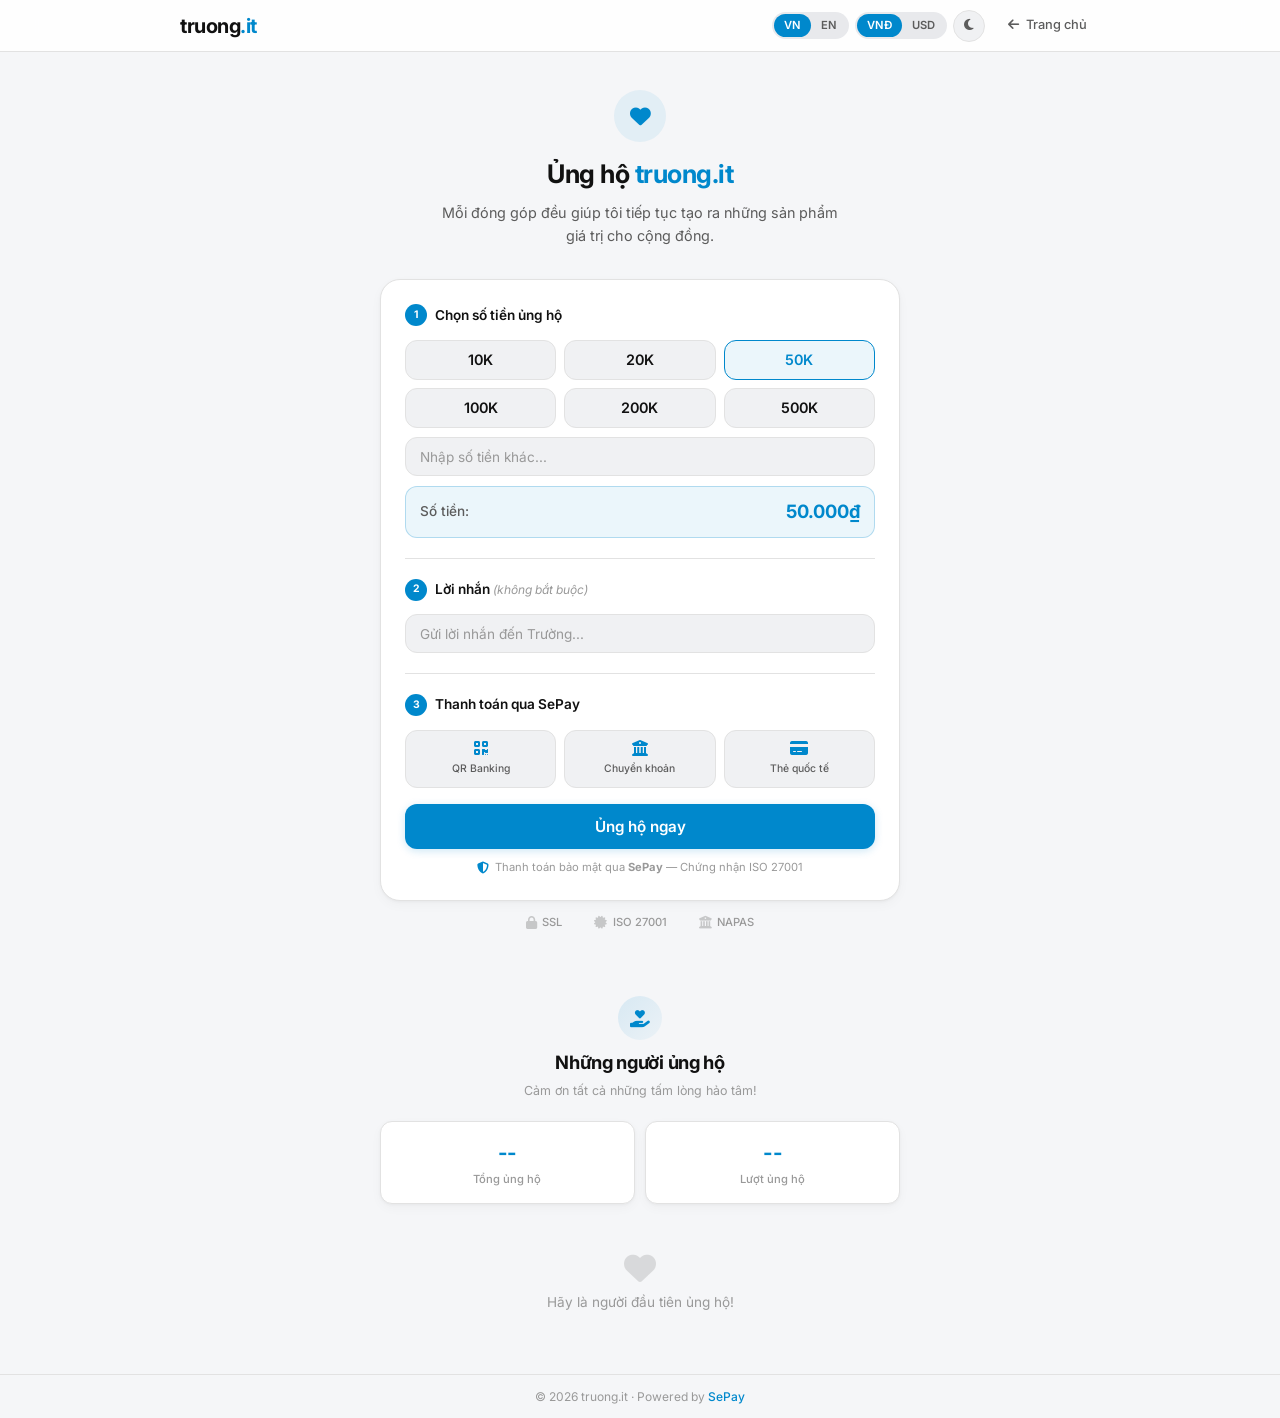
==== donate/index.html @ 19439dc2 "feat: auto-scroll donor list with fade edges, no text selection" ====
<!DOCTYPE html>
<html lang="vi" data-theme="light" data-lang="vi" data-currency="VND">
<head>
    <meta charset="UTF-8">
    <meta name="viewport" content="width=device-width, initial-scale=1.0">
    <title>Ủng hộ truong.it</title>
    <meta name="description" content="Ủng hộ truong.it - Mỗi đóng góp đều giúp tôi tiếp tục tạo ra những sản phẩm giá trị cho cộng đồng.">
    <link rel="icon" type="image/png" href="../favicon.png">

    <!-- Google Fonts - Inter -->
    <link rel="preconnect" href="https://fonts.googleapis.com">
    <link rel="preconnect" href="https://fonts.gstatic.com" crossorigin>
    <link href="https://fonts.googleapis.com/css2?family=Inter:wght@400;500;600;700&display=swap" rel="stylesheet">

    <!-- Font Awesome -->
    <link rel="stylesheet" href="https://cdnjs.cloudflare.com/ajax/libs/font-awesome/6.4.0/css/all.min.css">

    <link rel="stylesheet" href="style.css">
</head>
<body>
    <!-- Navigation -->
    <nav class="navbar">
        <div class="container nav-container">
            <a href="../" class="logo">truong<span>.it</span></a>
            <div class="nav-right">
                <div class="nav-toggles">
                    <!-- Language Toggle -->
                    <button class="pill-toggle" id="lang-toggle" aria-label="Chuyển ngôn ngữ">
                        <span class="pill-option active" data-val="vi">VN</span>
                        <span class="pill-option" data-val="en">EN</span>
                    </button>
                    <!-- Currency Toggle -->
                    <button class="pill-toggle" id="currency-toggle" aria-label="Chuyển tiền tệ">
                        <span class="pill-option active" data-val="VND">VNĐ</span>
                        <span class="pill-option" data-val="USD">USD</span>
                    </button>
                    <!-- Theme Toggle -->
                    <button class="icon-toggle" id="theme-toggle" aria-label="Chuyển chế độ sáng/tối">
                        <i class="fas fa-moon" id="theme-icon"></i>
                    </button>
                </div>
                <a href="../" class="back-link">
                    <i class="fas fa-arrow-left"></i>
                    <span data-i18n="nav_back">Trang chủ</span>
                </a>
            </div>
        </div>
    </nav>

    <!-- Main -->
    <main class="donate-page">
        <div class="container">
            <!-- Header -->
            <div class="donate-header">
                <div class="header-icon"><i class="fas fa-heart"></i></div>
                <h1 data-i18n="title">Ủng hộ <span>truong.it</span></h1>
                <p class="subtitle" data-i18n="subtitle">Mỗi đóng góp đều giúp tôi tiếp tục tạo ra những sản phẩm giá trị cho cộng đồng.</p>
            </div>

            <!-- Card -->
            <div class="donate-card">
                <!-- Step 1 -->
                <div class="card-section">
                    <div class="section-label">
                        <span class="step-number">1</span>
                        <span data-i18n="step1_label">Chọn số tiền ủng hộ</span>
                    </div>
                    <div class="amount-grid" id="amount-grid">
                        <!-- Populated by JS based on currency -->
                    </div>
                    <div class="custom-amount-wrapper">
                        <input type="number" id="custom-amount" data-i18n-placeholder="custom_amount_placeholder" placeholder="Nhập số tiền khác..." min="1000" step="1000">
                    </div>
                    <div class="amount-display">
                        <span data-i18n="amount_label">Số tiền:</span>
                        <span class="amount-value" id="amount-display">50,000₫</span>
                    </div>
                </div>

                <!-- Step 2 -->
                <div class="card-section">
                    <div class="section-label">
                        <span class="step-number">2</span>
                        <span data-i18n="step2_label">Lời nhắn <em data-i18n="optional">(không bắt buộc)</em></span>
                    </div>
                    <input type="text" id="donor-message" class="text-input" data-i18n-placeholder="message_placeholder" placeholder="Gửi lời nhắn đến Trường..." maxlength="100">
                </div>

                <!-- Step 3 -->
                <div class="card-section last">
                    <div class="section-label">
                        <span class="step-number">3</span>
                        <span data-i18n="step3_label">Thanh toán qua SePay</span>
                    </div>

                    <div class="payment-methods">
                        <div class="method-item">
                            <i class="fas fa-qrcode"></i>
                            <span>QR Banking</span>
                        </div>
                        <div class="method-item">
                            <i class="fas fa-university"></i>
                            <span data-i18n="method_transfer">Chuyển khoản</span>
                        </div>
                        <div class="method-item">
                            <i class="fas fa-credit-card"></i>
                            <span data-i18n="method_card">Thẻ quốc tế</span>
                        </div>
                    </div>

                    <form id="sepay-form" method="POST" action=""></form>

                    <button class="donate-btn" id="donate-btn" onclick="submitDonation()">
                        <span class="btn-content" data-i18n="donate_btn">Ủng hộ ngay</span>
                        <span class="btn-loader" style="display:none;">
                            <i class="fas fa-spinner fa-spin"></i> <span data-i18n="processing">Đang xử lý...</span>
                        </span>
                    </button>

                    <div class="security-note">
                        <i class="fas fa-shield-halved"></i>
                        <span data-i18n="security_note">Thanh toán bảo mật qua <strong>SePay</strong> — Chứng nhận ISO 27001</span>
                    </div>
                </div>
            </div>

            <!-- Trust -->
            <div class="trust-section">
                <div class="trust-item"><i class="fas fa-lock"></i> SSL</div>
                <div class="trust-item"><i class="fas fa-certificate"></i> ISO 27001</div>
                <div class="trust-item"><i class="fas fa-building-columns"></i> NAPAS</div>
            </div>

            <!-- Donors Wall -->
            <div class="donors-section" id="donors-section">
                <div class="donors-header">
                    <div class="donors-icon"><i class="fas fa-hand-holding-heart"></i></div>
                    <h2 data-i18n="donors_title">Những người ủng hộ</h2>
                    <p class="donors-subtitle" data-i18n="donors_subtitle">Cảm ơn tất cả những tấm lòng hảo tâm!</p>
                </div>

                <div class="donors-stats">
                    <div class="stat-card">
                        <div class="stat-value" id="stat-total-amount">--</div>
                        <div class="stat-label" data-i18n="stat_total">Tổng ủng hộ</div>
                    </div>
                    <div class="stat-card">
                        <div class="stat-value" id="stat-total-donors">--</div>
                        <div class="stat-label" data-i18n="stat_donors">Lượt ủng hộ</div>
                    </div>
                </div>

                <div class="donors-list-wrapper" id="donors-list-wrapper">
                    <div class="donors-list" id="donors-list">
                        <div class="donor-skeleton"><div class="skeleton-avatar"></div><div class="skeleton-lines"><div class="skeleton-line w60"></div><div class="skeleton-line w40"></div></div><div class="skeleton-amount"></div></div>
                        <div class="donor-skeleton"><div class="skeleton-avatar"></div><div class="skeleton-lines"><div class="skeleton-line w60"></div><div class="skeleton-line w40"></div></div><div class="skeleton-amount"></div></div>
                        <div class="donor-skeleton"><div class="skeleton-avatar"></div><div class="skeleton-lines"><div class="skeleton-line w60"></div><div class="skeleton-line w40"></div></div><div class="skeleton-amount"></div></div>
                    </div>
                </div>

                <div class="donors-empty" id="donors-empty" style="display:none;">
                    <i class="fas fa-heart"></i>
                    <p data-i18n="donors_empty">Hãy là người đầu tiên ủng hộ!</p>
                </div>
            </div>
        </div>
    </main>

    <!-- Footer -->
    <footer>
        <div class="container">
            <p>&copy; 2026 truong.it · Powered by <a href="https://sepay.vn" target="_blank" rel="noopener">SePay</a></p>
        </div>
    </footer>

    <script src="script.js"></script>
</body>
</html>
---- donate/style.css ----
/* ===== Design Tokens ===== */
:root {
    --blue: #0088cc;
    --blue-hover: #006da3;
    --blue-light: rgba(0, 136, 204, 0.08);
    --blue-border: rgba(0, 136, 204, 0.25);
    --radius-sm: 8px;
    --radius-md: 12px;
    --radius-lg: 20px;
    --transition: 0.2s ease;
}

/* ===== Light Theme ===== */
[data-theme="light"] {
    --bg-page: #f5f6f8;
    --bg-card: #ffffff;
    --bg-input: #f0f1f3;
    --bg-input-focus: #e8e9ec;
    --bg-nav: rgba(255, 255, 255, 0.85);
    --text-primary: #111111;
    --text-secondary: #5c5c5c;
    --text-muted: #999999;
    --border: #e2e2e2;
    --border-active: var(--blue);
    --shadow-card: 0 1px 3px rgba(0,0,0,0.04), 0 4px 12px rgba(0,0,0,0.03);
    --shadow-btn: 0 2px 8px rgba(0,136,204,0.2);
    --pill-bg: #e8e9ec;
    --pill-active-bg: var(--blue);
    --pill-active-text: #fff;
    --pill-text: var(--text-secondary);
}

/* ===== Dark Theme ===== */
[data-theme="dark"] {
    --bg-page: #0e0e10;
    --bg-card: #1a1a1e;
    --bg-input: #222228;
    --bg-input-focus: #2a2a32;
    --bg-nav: rgba(14, 14, 16, 0.9);
    --text-primary: #e8e8ea;
    --text-secondary: #9a9aa0;
    --text-muted: #5c5c62;
    --border: #2a2a30;
    --border-active: var(--blue);
    --shadow-card: 0 1px 3px rgba(0,0,0,0.2), 0 4px 16px rgba(0,0,0,0.15);
    --shadow-btn: 0 2px 12px rgba(0,136,204,0.25);
    --pill-bg: #2a2a32;
    --pill-active-bg: var(--blue);
    --pill-active-text: #fff;
    --pill-text: var(--text-secondary);
}

/* ===== Reset ===== */
*, *::before, *::after { margin: 0; padding: 0; box-sizing: border-box; }
html { scroll-behavior: smooth; }

body {
    font-family: 'Inter', -apple-system, BlinkMacSystemFont, 'Segoe UI', sans-serif;
    background: var(--bg-page);
    color: var(--text-primary);
    line-height: 1.6;
    min-height: 100vh;
    transition: background var(--transition), color var(--transition);
}

.container { max-width: 560px; margin: 0 auto; padding: 0 1.25rem; }

/* ===== Navbar ===== */
.navbar {
    position: fixed;
    top: 0; left: 0; width: 100%;
    z-index: 100;
    padding: 0.6rem 0;
    background: var(--bg-nav);
    -webkit-backdrop-filter: blur(16px);
    backdrop-filter: blur(16px);
    border-bottom: 1px solid var(--border);
    transition: background var(--transition);
}

.nav-container {
    max-width: 960px;
    display: flex;
    justify-content: space-between;
    align-items: center;
}

.logo {
    font-size: 1.25rem;
    font-weight: 700;
    color: var(--text-primary);
    text-decoration: none;
    letter-spacing: -0.5px;
}
.logo span { color: var(--blue); }

.nav-right {
    display: flex;
    align-items: center;
    gap: 0.6rem;
}

.nav-toggles {
    display: flex;
    align-items: center;
    gap: 0.4rem;
}

/* ===== Pill Toggle (Language & Currency) ===== */
.pill-toggle {
    display: inline-flex;
    align-items: center;
    background: var(--pill-bg);
    border: none;
    border-radius: 20px;
    padding: 2px;
    cursor: pointer;
    font-family: inherit;
    transition: background var(--transition);
}

.pill-option {
    display: inline-flex;
    align-items: center;
    justify-content: center;
    padding: 4px 10px;
    border-radius: 18px;
    font-size: 0.7rem;
    font-weight: 600;
    color: var(--pill-text);
    transition: all var(--transition);
    -webkit-user-select: none;
    user-select: none;
    line-height: 1.4;
}

.pill-option.active {
    background: var(--pill-active-bg);
    color: var(--pill-active-text);
}

/* ===== Icon Toggle (Theme) ===== */
.icon-toggle {
    width: 32px;
    height: 32px;
    border: 1px solid var(--border);
    background: var(--bg-input);
    color: var(--text-secondary);
    border-radius: 50%;
    cursor: pointer;
    display: flex;
    align-items: center;
    justify-content: center;
    font-size: 0.8rem;
    transition: all var(--transition);
}
.icon-toggle:hover { border-color: var(--blue); color: var(--blue); }

/* ===== Back Link ===== */
.back-link {
    display: flex;
    align-items: center;
    justify-content: center;
    gap: 0.4rem;
    color: var(--text-secondary);
    text-decoration: none;
    font-size: 0.8rem;
    font-weight: 500;
    padding: 0.35rem 0;
    border-radius: var(--radius-sm);
    transition: color var(--transition);
    width: 105px;
    flex-shrink: 0;
}
.back-link:hover { color: var(--blue); }

/* ===== Page ===== */
.donate-page { padding: 90px 0 20px; }

/* ===== Header ===== */
.donate-header { text-align: center; margin-bottom: 2rem; }

.header-icon {
    display: inline-flex;
    align-items: center;
    justify-content: center;
    width: 52px; height: 52px;
    border-radius: 50%;
    background: var(--blue-light);
    margin-bottom: 0.75rem;
}
.header-icon i { font-size: 1.3rem; color: var(--blue); }

.donate-header h1 {
    font-size: 1.6rem;
    font-weight: 700;
    margin-bottom: 0.4rem;
    letter-spacing: -0.5px;
}
.donate-header h1 span { color: var(--blue); }

.subtitle {
    color: var(--text-secondary);
    font-size: 0.9rem;
    max-width: 400px;
    margin: 0 auto;
}

/* ===== Card ===== */
.donate-card {
    background: var(--bg-card);
    border: 1px solid var(--border);
    border-radius: var(--radius-lg);
    padding: 1.5rem;
    box-shadow: var(--shadow-card);
    transition: background var(--transition), border-color var(--transition);
}

/* ===== Sections ===== */
.card-section {
    margin-bottom: 1.25rem;
    padding-bottom: 1.25rem;
    border-bottom: 1px solid var(--border);
}
.card-section.last { margin-bottom: 0; padding-bottom: 0; border-bottom: none; }

.section-label {
    display: flex;
    align-items: center;
    gap: 0.5rem;
    margin-bottom: 0.85rem;
    font-weight: 600;
    font-size: 0.85rem;
}
.section-label em {
    color: var(--text-muted);
    font-weight: 400;
    font-size: 0.75rem;
}

.step-number {
    display: inline-flex;
    align-items: center;
    justify-content: center;
    width: 22px; height: 22px;
    border-radius: 50%;
    background: var(--blue);
    color: #fff;
    font-size: 0.65rem;
    font-weight: 700;
    flex-shrink: 0;
}

/* ===== Amount Grid ===== */
.amount-grid {
    display: grid;
    grid-template-columns: repeat(3, 1fr);
    gap: 0.5rem;
    margin-bottom: 0.6rem;
}

.amount-btn {
    padding: 0.65rem;
    border: 1px solid var(--border);
    background: var(--bg-input);
    color: var(--text-primary);
    border-radius: var(--radius-md);
    font-family: inherit;
    font-size: 0.9rem;
    font-weight: 600;
    cursor: pointer;
    transition: all var(--transition);
}
.amount-btn:hover { border-color: var(--blue-border); background: var(--blue-light); }
.amount-btn.active { border-color: var(--blue); background: var(--blue-light); color: var(--blue); }

/* ===== Inputs ===== */
.custom-amount-wrapper { margin-bottom: 0.6rem; }

.custom-amount-wrapper input,
.text-input {
    width: 100%;
    padding: 0.65rem 0.85rem;
    background: var(--bg-input);
    border: 1px solid var(--border);
    border-radius: var(--radius-md);
    color: var(--text-primary);
    font-family: inherit;
    font-size: 0.85rem;
    outline: none;
    transition: all var(--transition);
}
.custom-amount-wrapper input:focus,
.text-input:focus { border-color: var(--blue); background: var(--bg-input-focus); }
.custom-amount-wrapper input::placeholder,
.text-input::placeholder { color: var(--text-muted); }

input[type="number"]::-webkit-outer-spin-button,
input[type="number"]::-webkit-inner-spin-button { -webkit-appearance: none; margin: 0; }
input[type="number"] { -moz-appearance: textfield; appearance: textfield; }

/* ===== Amount Display ===== */
.amount-display {
    display: flex;
    justify-content: space-between;
    align-items: center;
    padding: 0.65rem 0.85rem;
    background: var(--blue-light);
    border: 1px solid var(--blue-border);
    border-radius: var(--radius-md);
}
.amount-display span:first-child { color: var(--text-secondary); font-size: 0.85rem; font-weight: 500; }
.amount-value { font-size: 1.15rem; font-weight: 700; color: var(--blue); }

/* ===== Payment Methods ===== */
.payment-methods {
    display: grid;
    grid-template-columns: repeat(3, 1fr);
    gap: 0.5rem;
    margin-bottom: 1rem;
}
.method-item {
    display: flex;
    flex-direction: column;
    align-items: center;
    gap: 0.3rem;
    padding: 0.6rem 0.25rem;
    background: var(--bg-input);
    border: 1px solid var(--border);
    border-radius: var(--radius-md);
    transition: all var(--transition);
}
.method-item i { font-size: 1rem; color: var(--blue); }
.method-item span { font-size: 0.65rem; color: var(--text-secondary); font-weight: 500; }

/* ===== Donate Button ===== */
.donate-btn {
    width: 100%;
    padding: 0.8rem;
    background: var(--blue);
    border: none;
    border-radius: var(--radius-md);
    color: #ffffff;
    font-family: inherit;
    font-size: 0.95rem;
    font-weight: 600;
    cursor: pointer;
    transition: all var(--transition);
    box-shadow: var(--shadow-btn);
    margin-bottom: 0.6rem;
}
.donate-btn:hover { background: var(--blue-hover); }
.donate-btn:active { transform: scale(0.99); }
.donate-btn.loading .btn-content { display: none; }
.donate-btn.loading .btn-loader { display: inline !important; }

/* ===== Security & Trust ===== */
.security-note {
    text-align: center;
    color: var(--text-muted);
    font-size: 0.7rem;
    display: flex;
    align-items: center;
    justify-content: center;
    gap: 0.35rem;
}
.security-note i { color: var(--blue); font-size: 0.75rem; }

.trust-section {
    display: flex;
    justify-content: center;
    gap: 2rem;
    margin-top: 5px;
    padding: 0.5rem 0;
}
.trust-item {
    display: flex;
    align-items: center;
    gap: 0.35rem;
    color: var(--text-muted);
    font-size: 0.7rem;
    font-weight: 500;
}
.trust-item i { font-size: 0.8rem; opacity: 0.5; }

/* ===== Footer ===== */
footer {
    padding: 0.75rem 0;
    text-align: center;
    border-top: 1px solid var(--border);
    margin-top: 0.5rem;
    transition: border-color var(--transition);
}
footer p { color: var(--text-muted); font-size: 0.75rem; }
footer a { color: var(--blue); text-decoration: none; font-weight: 500; }
footer a:hover { text-decoration: underline; }

/* ===== Toast ===== */
.toast {
    position: fixed;
    top: 60px; left: 50%;
    transform: translateX(-50%) translateY(-12px);
    background: var(--bg-card);
    border: 1px solid var(--border);
    padding: 0.65rem 1rem;
    border-radius: var(--radius-md);
    color: var(--text-primary);
    font-size: 0.8rem;
    font-weight: 500;
    z-index: 9999;
    opacity: 0;
    pointer-events: none;
    transition: all 0.25s ease;
    display: flex;
    align-items: center;
    gap: 0.4rem;
    box-shadow: var(--shadow-card);
    max-width: 90vw;
}
.toast.show { opacity: 1; transform: translateX(-50%) translateY(0); pointer-events: auto; }
.toast.error { border-color: #e53935; }
.toast.error i { color: #e53935; }
.toast.success { border-color: #43a047; }
.toast.success i { color: #43a047; }

/* ===== Responsive ===== */
@media (max-width: 768px) {
    .donate-page { padding: 80px 0 16px; }
    .donate-header { margin-bottom: 1.5rem; }
    .donate-header h1 { font-size: 1.4rem; }
    .subtitle { font-size: 0.85rem; }
    .back-link { width: 90px; font-size: 0.75rem; }
}

@media (max-width: 600px) {
    .donate-page { padding: 75px 0 12px; }
    .donate-header h1 { font-size: 1.3rem; }
    .donate-card { padding: 1.1rem; border-radius: 16px; }
    .back-link span { display: none; }
    .back-link { width: auto; min-width: 32px; }
    .trust-section { gap: 1rem; }
    .pill-option { padding: 3px 7px; font-size: 0.65rem; }
    .nav-right { gap: 0.3rem; }
    .icon-toggle { width: 28px; height: 28px; font-size: 0.7rem; }
    .donors-stats { gap: 0.5rem; }
    .stat-value { font-size: 1.1rem; }
}

@media (max-width: 360px) {
    .container { padding: 0 0.75rem; }
    .donate-card { padding: 0.9rem; }
    .amount-grid { gap: 0.35rem; }
    .amount-btn { padding: 0.5rem; font-size: 0.8rem; }
    .payment-methods { gap: 0.35rem; }
    .method-item { padding: 0.5rem 0.15rem; }
    .pill-option { padding: 2px 6px; font-size: 0.6rem; }
}

/* ===== Donors Section ===== */
.donors-section {
    margin-top: 2rem;
    padding-top: 1.5rem;
}

.donors-header {
    text-align: center;
    margin-bottom: 1.25rem;
}

.donors-icon {
    display: inline-flex;
    align-items: center;
    justify-content: center;
    width: 44px; height: 44px;
    border-radius: 50%;
    background: linear-gradient(135deg, rgba(0,136,204,0.12), rgba(0,136,204,0.04));
    margin-bottom: 0.5rem;
}
.donors-icon i { font-size: 1.1rem; color: var(--blue); }

.donors-header h2 {
    font-size: 1.15rem;
    font-weight: 700;
    letter-spacing: -0.3px;
    margin-bottom: 0.2rem;
}

.donors-subtitle {
    color: var(--text-muted);
    font-size: 0.78rem;
}

/* Stats */
.donors-stats {
    display: grid;
    grid-template-columns: 1fr 1fr;
    gap: 0.65rem;
    margin-bottom: 1rem;
}

.stat-card {
    background: var(--bg-card);
    border: 1px solid var(--border);
    border-radius: var(--radius-md);
    padding: 0.85rem 0.75rem;
    text-align: center;
    box-shadow: var(--shadow-card);
    transition: all var(--transition);
}

.stat-value {
    font-size: 1.3rem;
    font-weight: 700;
    color: var(--blue);
    letter-spacing: -0.5px;
}

.stat-label {
    font-size: 0.7rem;
    color: var(--text-muted);
    font-weight: 500;
    margin-top: 0.15rem;
}

/* Donor list — auto-scroll container */
.donors-list-wrapper {
    position: relative;
    max-height: 320px;
    overflow: hidden;
}

/* Fade masks top & bottom */
.donors-list-wrapper::before,
.donors-list-wrapper::after {
    content: '';
    position: absolute;
    left: 0; right: 0;
    height: 32px;
    z-index: 2;
    pointer-events: none;
    transition: opacity 0.3s ease;
}
.donors-list-wrapper::before {
    top: 0;
    background: linear-gradient(to bottom, var(--bg-page), transparent);
}
.donors-list-wrapper::after {
    bottom: 0;
    background: linear-gradient(to top, var(--bg-page), transparent);
}

.donors-list {
    display: flex;
    flex-direction: column;
    gap: 0.4rem;
    max-height: 320px;
    overflow-y: auto;
    scroll-behavior: smooth;
    user-select: none;
    -webkit-user-select: none;
    cursor: default;

    /* Hide scrollbar */
    scrollbar-width: none;
    -ms-overflow-style: none;
}
.donors-list::-webkit-scrollbar { display: none; }

.donor-item {
    display: flex;
    align-items: center;
    gap: 0.65rem;
    padding: 0.7rem 0.85rem;
    background: var(--bg-card);
    border: 1px solid var(--border);
    border-radius: var(--radius-md);
    transition: border-color var(--transition), box-shadow var(--transition);
    animation: fadeInUp 0.4s ease forwards;
    opacity: 0;
    user-select: none;
    -webkit-user-select: none;
    flex-shrink: 0;
}
.donor-item:hover {
    border-color: var(--blue-border);
    box-shadow: 0 2px 8px rgba(0,136,204,0.08);
}

@keyframes fadeInUp {
    from { opacity: 0; transform: translateY(8px); }
    to { opacity: 1; transform: translateY(0); }
}

.donor-avatar {
    width: 34px; height: 34px;
    border-radius: 50%;
    display: flex;
    align-items: center;
    justify-content: center;
    font-weight: 700;
    font-size: 0.75rem;
    color: #fff;
    flex-shrink: 0;
}

.donor-info {
    flex: 1;
    min-width: 0;
}

.donor-name {
    font-size: 0.8rem;
    font-weight: 600;
    color: var(--text-primary);
    white-space: nowrap;
    overflow: hidden;
    text-overflow: ellipsis;
}

.donor-time {
    font-size: 0.68rem;
    color: var(--text-muted);
}

.donor-amount {
    font-weight: 700;
    color: var(--blue);
    font-size: 0.85rem;
    flex-shrink: 0;
    white-space: nowrap;
}

/* Skeleton loading */
@keyframes shimmer {
    0% { background-position: -200px 0; }
    100% { background-position: 200px 0; }
}

.donor-skeleton {
    display: flex;
    align-items: center;
    gap: 0.65rem;
    padding: 0.7rem 0.85rem;
    background: var(--bg-card);
    border: 1px solid var(--border);
    border-radius: var(--radius-md);
}

.skeleton-avatar {
    width: 34px; height: 34px;
    border-radius: 50%;
    background: linear-gradient(90deg, var(--bg-input) 25%, var(--bg-input-focus) 50%, var(--bg-input) 75%);
    background-size: 400px 100%;
    animation: shimmer 1.2s ease-in-out infinite;
    flex-shrink: 0;
}

.skeleton-lines {
    flex: 1;
    display: flex;
    flex-direction: column;
    gap: 0.35rem;
}

.skeleton-line {
    height: 10px;
    border-radius: 4px;
    background: linear-gradient(90deg, var(--bg-input) 25%, var(--bg-input-focus) 50%, var(--bg-input) 75%);
    background-size: 400px 100%;
    animation: shimmer 1.2s ease-in-out infinite;
}
.skeleton-line.w60 { width: 60%; }
.skeleton-line.w40 { width: 40%; }

.skeleton-amount {
    width: 55px; height: 14px;
    border-radius: 4px;
    background: linear-gradient(90deg, var(--bg-input) 25%, var(--bg-input-focus) 50%, var(--bg-input) 75%);
    background-size: 400px 100%;
    animation: shimmer 1.2s ease-in-out infinite;
    flex-shrink: 0;
}

/* Empty state */
.donors-empty {
    text-align: center;
    padding: 2rem 1rem;
    color: var(--text-muted);
}
.donors-empty i {
    font-size: 2rem;
    opacity: 0.3;
    margin-bottom: 0.5rem;
}
.donors-empty p {
    font-size: 0.85rem;
}
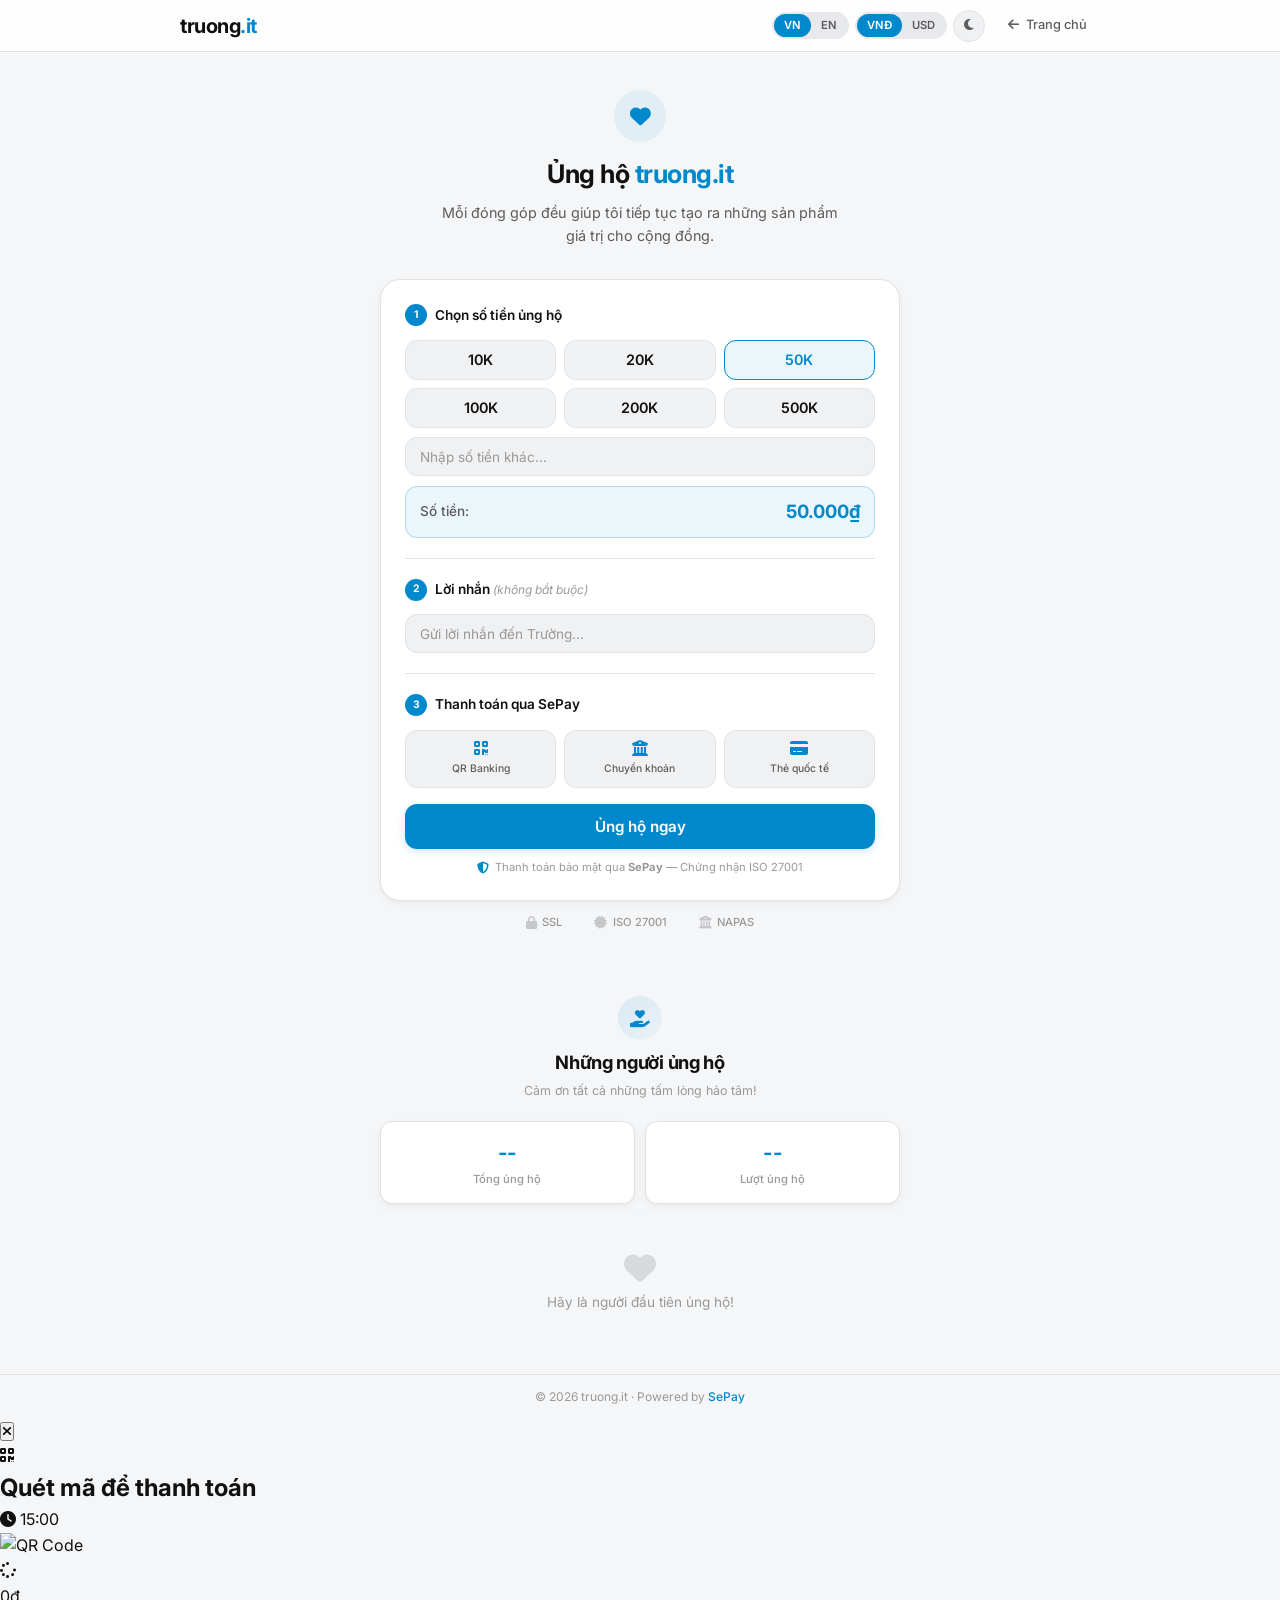
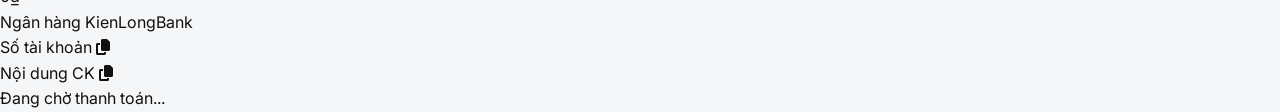
==== commit 6a19e571: "feat: custom checkout modal with SePay QR + polling" ====
--- a/donate/index.html
+++ b/donate/index.html
@@ -108,8 +108,6 @@
                         </div>
                     </div>
 
-                    <form id="sepay-form" method="POST" action=""></form>
-
                     <button class="donate-btn" id="donate-btn" onclick="submitDonation()">
                         <span class="btn-content" data-i18n="donate_btn">Ủng hộ ngay</span>
                         <span class="btn-loader" style="display:none;">
@@ -173,6 +171,75 @@
         </div>
     </footer>
 
+    <!-- Checkout Modal -->
+    <div class="checkout-overlay" id="checkout-overlay">
+        <div class="checkout-modal" id="checkout-modal">
+            <!-- Pending State -->
+            <div class="checkout-state" id="checkout-pending">
+                <button class="checkout-close" onclick="closeCheckout()">
+                    <i class="fas fa-times"></i>
+                </button>
+                <div class="checkout-header">
+                    <div class="checkout-icon"><i class="fas fa-qrcode"></i></div>
+                    <h2 data-i18n="checkout_title">Quét mã để thanh toán</h2>
+                    <div class="checkout-timer" id="checkout-timer">
+                        <i class="fas fa-clock"></i>
+                        <span id="timer-text">15:00</span>
+                    </div>
+                </div>
+
+                <div class="checkout-qr">
+                    <div class="qr-glow"></div>
+                    <img id="checkout-qr-img" src="" alt="QR Code" />
+                    <div class="qr-loading" id="qr-loading">
+                        <i class="fas fa-spinner fa-spin"></i>
+                    </div>
+                </div>
+
+                <div class="checkout-amount-display" id="checkout-amount-display">0₫</div>
+
+                <div class="checkout-bank-info">
+                    <div class="bank-row">
+                        <span class="bank-label" data-i18n="bank_name">Ngân hàng</span>
+                        <span class="bank-value" id="bank-name">KienLongBank</span>
+                    </div>
+                    <div class="bank-row">
+                        <span class="bank-label" data-i18n="bank_account">Số tài khoản</span>
+                        <span class="bank-value copyable" id="bank-account" onclick="copyText(this)">
+                            <span class="copy-text"></span>
+                            <i class="fas fa-copy"></i>
+                        </span>
+                    </div>
+                    <div class="bank-row">
+                        <span class="bank-label" data-i18n="bank_content">Nội dung CK</span>
+                        <span class="bank-value copyable highlight" id="bank-content" onclick="copyText(this)">
+                            <span class="copy-text"></span>
+                            <i class="fas fa-copy"></i>
+                        </span>
+                    </div>
+                </div>
+
+                <div class="checkout-status" id="checkout-status">
+                    <div class="status-pulse"></div>
+                    <span data-i18n="waiting_payment">Đang chờ thanh toán...</span>
+                </div>
+            </div>
+
+            <!-- Success State -->
+            <div class="checkout-state checkout-success-state" id="checkout-success" style="display:none;">
+                <div class="success-animation">
+                    <div class="success-circle">
+                        <i class="fas fa-check"></i>
+                    </div>
+                </div>
+                <h2 data-i18n="payment_success">Thanh toán thành công!</h2>
+                <p class="success-subtitle" data-i18n="payment_thanks">Cảm ơn bạn đã ủng hộ truong.it</p>
+                <div class="success-amount" id="success-amount">0₫</div>
+                <button class="donate-btn" onclick="closeCheckout()" data-i18n="close_btn">Đóng</button>
+            </div>
+        </div>
+    </div>
+
     <script src="script.js"></script>
 </body>
 </html>
--- a/donate/style.css
+++ b/donate/style.css
@@ -525,7 +525,7 @@
 /* Donor list — auto-scroll container */
 .donors-list-wrapper {
     position: relative;
-    max-height: 320px;
+    max-height: 180px;
     overflow: hidden;
 }
 
@@ -553,7 +553,7 @@
     display: flex;
     flex-direction: column;
     gap: 0.4rem;
-    max-height: 320px;
+    max-height: 180px;
     overflow-y: auto;
     scroll-behavior: smooth;
     user-select: none;
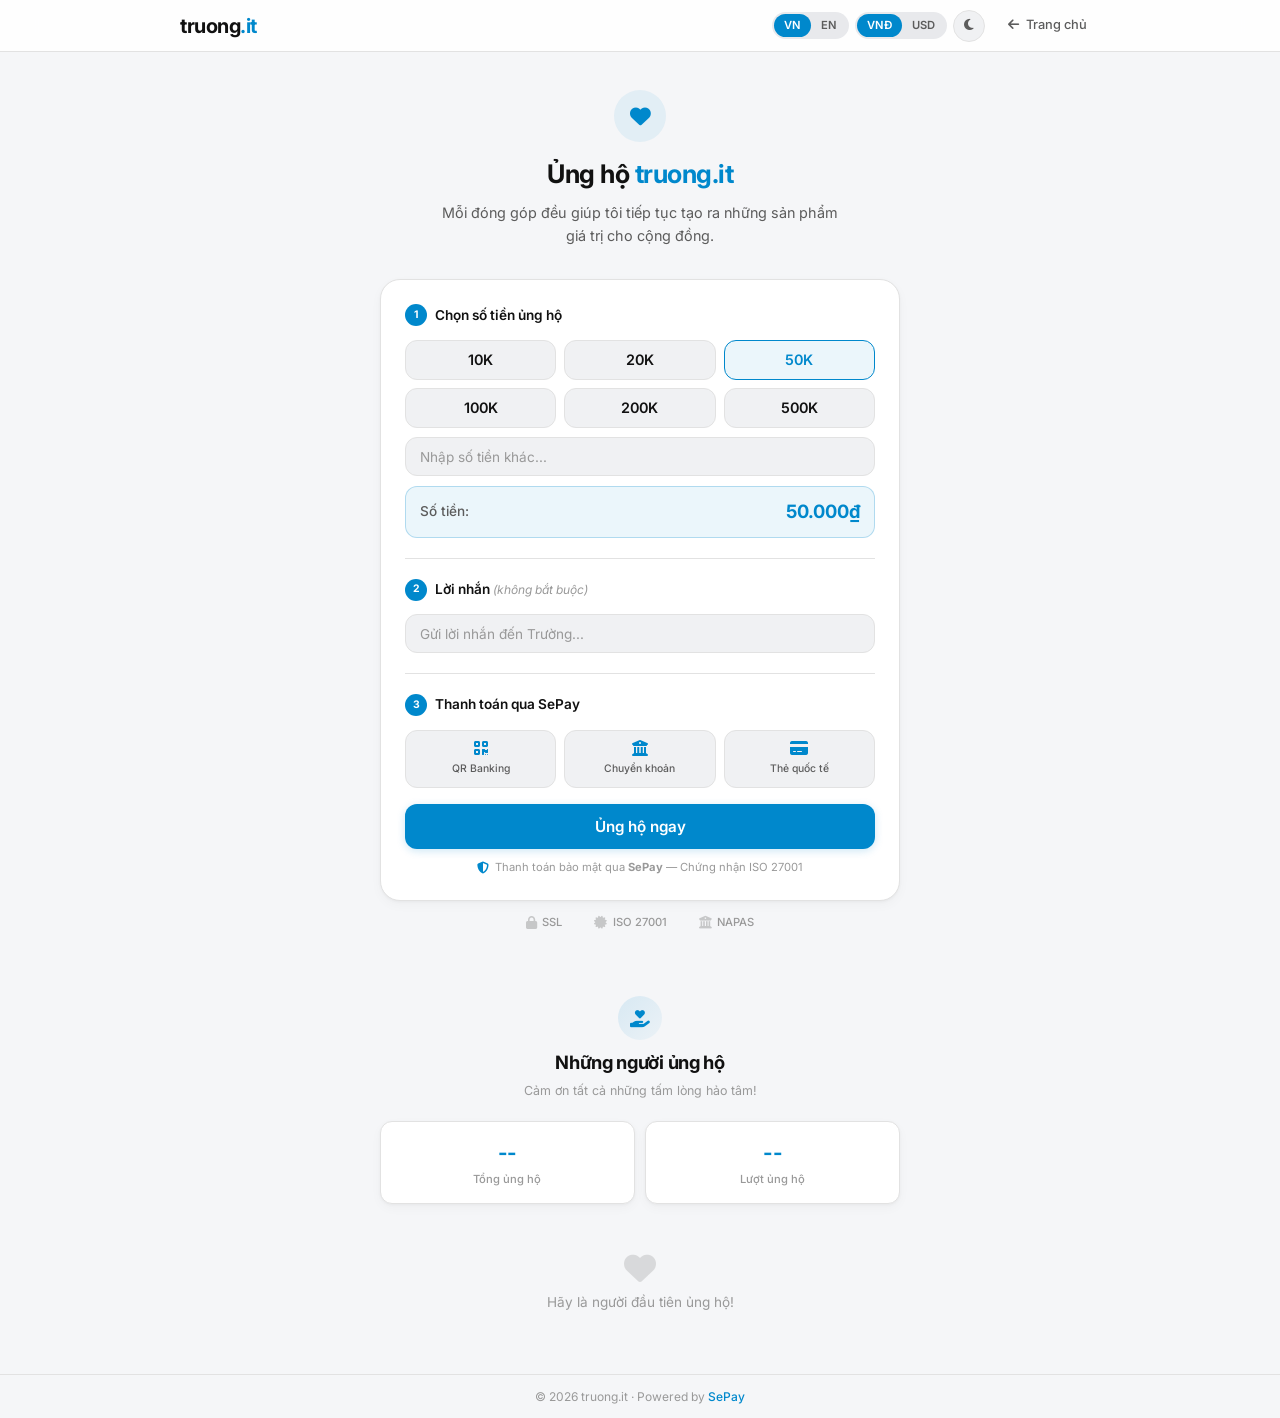
==== commit da8d679a: "feat(donate): add Download QR, Copy STK & Open Bank App buttons with VietQR deep link" ====
--- a/donate/index.html
+++ b/donate/index.html
@@ -219,6 +219,22 @@
                     </div>
                 </div>
 
+                <!-- Action Buttons -->
+                <div class="checkout-actions" id="checkout-actions">
+                    <button class="checkout-action-btn" id="btn-download-qr" onclick="downloadQR()">
+                        <i class="fas fa-download"></i>
+                        <span data-i18n="download_qr">Tải QR</span>
+                    </button>
+                    <button class="checkout-action-btn" id="btn-copy-stk" onclick="copySTK()">
+                        <i class="fas fa-copy"></i>
+                        <span data-i18n="copy_stk">Chép STK</span>
+                    </button>
+                    <button class="checkout-action-btn accent" id="btn-open-bank" onclick="openBankSelector()">
+                        <i class="fas fa-mobile-screen-button"></i>
+                        <span data-i18n="open_bank_app">Mở App CK</span>
+                    </button>
+                </div>
+
                 <div class="checkout-status" id="checkout-status">
                     <div class="status-pulse"></div>
                     <span data-i18n="waiting_payment">Đang chờ thanh toán...</span>
@@ -240,6 +256,28 @@
         </div>
     </div>
 
+    <!-- Bank Selector Modal -->
+    <div class="bank-selector-overlay" id="bank-selector-overlay">
+        <div class="bank-selector-modal">
+            <div class="bank-selector-header">
+                <h3 data-i18n="select_bank">Chọn ngân hàng</h3>
+                <button class="checkout-close" onclick="closeBankSelector()">
+                    <i class="fas fa-times"></i>
+                </button>
+            </div>
+            <div class="bank-search-wrapper">
+                <i class="fas fa-search"></i>
+                <input type="text" id="bank-search" data-i18n-placeholder="search_bank" placeholder="Tìm ngân hàng..." autocomplete="off">
+            </div>
+            <div class="bank-list" id="bank-list">
+                <div class="bank-list-loading">
+                    <i class="fas fa-spinner fa-spin"></i>
+                </div>
+            </div>
+            <p class="bank-note" data-i18n="bank_note">Chọn ngân hàng bạn đang dùng để mở app chuyển khoản nhanh</p>
+        </div>
+    </div>
+
     <script src="script.js"></script>
 </body>
 </html>
--- a/donate/style.css
+++ b/donate/style.css
@@ -696,3 +696,476 @@
     font-size: 0.85rem;
 }
 
+/* ===== Checkout Modal ===== */
+.checkout-overlay {
+    position: fixed;
+    inset: 0;
+    z-index: 9999;
+    background: rgba(0, 0, 0, 0.6);
+    -webkit-backdrop-filter: blur(8px);
+    backdrop-filter: blur(8px);
+    display: flex;
+    align-items: center;
+    justify-content: center;
+    opacity: 0;
+    visibility: hidden;
+    transition: all 0.3s ease;
+    padding: 1rem;
+}
+.checkout-overlay.active {
+    opacity: 1;
+    visibility: visible;
+}
+
+.checkout-modal {
+    background: var(--bg-card);
+    border: 1px solid var(--border);
+    border-radius: var(--radius-lg);
+    box-shadow: 0 24px 64px rgba(0,0,0,0.2);
+    max-width: 420px;
+    width: 100%;
+    padding: 1.75rem;
+    position: relative;
+    transform: translateY(20px) scale(0.97);
+    transition: transform 0.3s ease;
+}
+.checkout-overlay.active .checkout-modal {
+    transform: translateY(0) scale(1);
+}
+
+.checkout-close {
+    position: absolute;
+    top: 0.75rem; right: 0.75rem;
+    width: 32px; height: 32px;
+    border: 1px solid var(--border);
+    background: var(--bg-input);
+    color: var(--text-secondary);
+    border-radius: 50%;
+    cursor: pointer;
+    display: flex;
+    align-items: center;
+    justify-content: center;
+    font-size: 0.8rem;
+    transition: all var(--transition);
+    z-index: 2;
+}
+.checkout-close:hover { border-color: #e53935; color: #e53935; }
+
+.checkout-header { text-align: center; margin-bottom: 1.25rem; }
+.checkout-icon {
+    display: inline-flex;
+    align-items: center; justify-content: center;
+    width: 44px; height: 44px;
+    border-radius: 50%;
+    background: var(--blue-light);
+    margin-bottom: 0.5rem;
+}
+.checkout-icon i { font-size: 1.2rem; color: var(--blue); }
+.checkout-header h2 {
+    font-size: 1.1rem; font-weight: 700;
+    letter-spacing: -0.3px; margin-bottom: 0.4rem;
+}
+
+.checkout-timer {
+    display: inline-flex; align-items: center; gap: 0.35rem;
+    background: var(--bg-input);
+    border: 1px solid var(--border);
+    border-radius: 20px;
+    padding: 0.25rem 0.75rem;
+    font-size: 0.78rem; font-weight: 600;
+    color: var(--text-secondary);
+}
+.checkout-timer i { font-size: 0.7rem; color: var(--blue); }
+.checkout-timer.urgent { color: #e53935; border-color: rgba(229,57,53,0.3); }
+.checkout-timer.urgent i { color: #e53935; }
+
+/* QR Code */
+.checkout-qr {
+    position: relative;
+    display: flex;
+    align-items: center; justify-content: center;
+    margin: 0 auto 1rem;
+    width: 200px; height: 200px;
+    border-radius: var(--radius-md);
+    background: #fff;
+    padding: 8px;
+}
+.qr-glow {
+    position: absolute; inset: -3px;
+    border-radius: calc(var(--radius-md) + 3px);
+    background: linear-gradient(135deg, var(--blue), #00c6ff, var(--blue));
+    background-size: 200% 200%;
+    animation: qrGlow 3s ease infinite;
+    z-index: -1;
+}
+@keyframes qrGlow {
+    0%, 100% { background-position: 0% 50%; }
+    50% { background-position: 100% 50%; }
+}
+.checkout-qr img {
+    width: 100%; height: 100%;
+    object-fit: contain;
+    border-radius: 6px;
+}
+.qr-loading {
+    position: absolute; inset: 0;
+    display: flex; align-items: center; justify-content: center;
+    background: #fff;
+    border-radius: var(--radius-md);
+    font-size: 1.5rem;
+    color: var(--blue);
+}
+.qr-loading.hidden { display: none; }
+
+.checkout-amount-display {
+    text-align: center;
+    font-size: 1.5rem; font-weight: 700;
+    color: var(--blue);
+    margin-bottom: 1rem;
+    letter-spacing: -0.5px;
+}
+
+/* Bank Info */
+.checkout-bank-info {
+    background: var(--bg-input);
+    border: 1px solid var(--border);
+    border-radius: var(--radius-md);
+    padding: 0.1rem 0;
+    margin-bottom: 1rem;
+}
+.bank-row {
+    display: flex; justify-content: space-between; align-items: center;
+    padding: 0.55rem 0.85rem;
+}
+.bank-row + .bank-row { border-top: 1px solid var(--border); }
+.bank-label { font-size: 0.78rem; color: var(--text-muted); font-weight: 500; }
+.bank-value {
+    font-size: 0.82rem; font-weight: 600;
+    color: var(--text-primary);
+    display: flex; align-items: center; gap: 0.4rem;
+}
+.bank-value.copyable {
+    cursor: pointer; transition: color var(--transition);
+}
+.bank-value.copyable:hover { color: var(--blue); }
+.bank-value.copyable i { font-size: 0.65rem; color: var(--text-muted); transition: color var(--transition); }
+.bank-value.copyable:hover i { color: var(--blue); }
+.bank-value.highlight .copy-text { color: var(--blue); }
+
+/* Status */
+.checkout-status {
+    display: flex; align-items: center; justify-content: center;
+    gap: 0.5rem;
+    padding: 0.6rem;
+    background: var(--blue-light);
+    border: 1px solid var(--blue-border);
+    border-radius: var(--radius-md);
+    font-size: 0.8rem; font-weight: 500;
+    color: var(--text-secondary);
+}
+.status-pulse {
+    width: 8px; height: 8px;
+    border-radius: 50%;
+    background: var(--blue);
+    animation: pulse 1.5s ease-in-out infinite;
+}
+@keyframes pulse {
+    0%, 100% { opacity: 1; transform: scale(1); }
+    50% { opacity: 0.4; transform: scale(0.8); }
+}
+
+/* Success State */
+.checkout-success-state { text-align: center; padding: 2rem 1rem; }
+.success-animation { margin-bottom: 1.25rem; }
+.success-circle {
+    width: 72px; height: 72px;
+    border-radius: 50%;
+    background: linear-gradient(135deg, #43a047, #66bb6a);
+    display: inline-flex; align-items: center; justify-content: center;
+    animation: successPop 0.5s cubic-bezier(0.175, 0.885, 0.32, 1.275) forwards;
+}
+.success-circle i { font-size: 1.8rem; color: #fff; }
+@keyframes successPop {
+    0% { transform: scale(0); opacity: 0; }
+    100% { transform: scale(1); opacity: 1; }
+}
+.checkout-success-state h2 {
+    font-size: 1.2rem; font-weight: 700; margin-bottom: 0.3rem;
+    color: #43a047;
+}
+.success-subtitle { color: var(--text-secondary); font-size: 0.85rem; margin-bottom: 0.75rem; }
+.success-amount {
+    font-size: 1.6rem; font-weight: 700; color: var(--blue);
+    margin-bottom: 1.25rem;
+}
+
+@media (max-width: 600px) {
+    .checkout-modal { padding: 1.25rem; border-radius: 16px; }
+    .checkout-qr { width: 170px; height: 170px; }
+    .checkout-amount-display { font-size: 1.3rem; }
+}
+
+/* ===== Checkout Action Buttons ===== */
+.checkout-actions {
+    display: grid;
+    grid-template-columns: 1fr 1fr 1fr;
+    gap: 0.5rem;
+    margin-bottom: 1rem;
+}
+
+.checkout-action-btn {
+    display: flex;
+    flex-direction: column;
+    align-items: center;
+    justify-content: center;
+    gap: 0.3rem;
+    padding: 0.65rem 0.4rem;
+    background: var(--bg-input);
+    border: 1px solid var(--border);
+    border-radius: var(--radius-md);
+    color: var(--text-primary);
+    font-family: inherit;
+    font-size: 0.7rem;
+    font-weight: 600;
+    cursor: pointer;
+    transition: all var(--transition);
+    position: relative;
+    overflow: hidden;
+}
+
+.checkout-action-btn::before {
+    content: '';
+    position: absolute;
+    inset: 0;
+    background: linear-gradient(135deg, transparent, rgba(0, 136, 204, 0.05));
+    opacity: 0;
+    transition: opacity var(--transition);
+}
+
+.checkout-action-btn:hover::before { opacity: 1; }
+.checkout-action-btn:hover {
+    border-color: var(--blue-border);
+    transform: translateY(-1px);
+    box-shadow: 0 4px 12px rgba(0, 136, 204, 0.1);
+}
+.checkout-action-btn:active { transform: translateY(0) scale(0.98); }
+
+.checkout-action-btn i {
+    font-size: 1rem;
+    color: var(--blue);
+    transition: transform 0.2s ease;
+}
+.checkout-action-btn:hover i { transform: scale(1.1); }
+
+.checkout-action-btn.accent {
+    background: linear-gradient(135deg, var(--blue), #00a8e8);
+    border-color: transparent;
+    color: #fff;
+}
+.checkout-action-btn.accent i { color: #fff; }
+.checkout-action-btn.accent:hover {
+    box-shadow: 0 4px 16px rgba(0, 136, 204, 0.3);
+    border-color: transparent;
+}
+.checkout-action-btn.accent::before {
+    background: linear-gradient(135deg, transparent, rgba(255, 255, 255, 0.1));
+}
+
+.checkout-action-btn.copied {
+    border-color: #43a047;
+    color: #43a047;
+}
+.checkout-action-btn.copied i { color: #43a047; }
+
+/* ===== Bank Selector Modal ===== */
+.bank-selector-overlay {
+    position: fixed;
+    inset: 0;
+    z-index: 10000;
+    background: rgba(0, 0, 0, 0.65);
+    -webkit-backdrop-filter: blur(10px);
+    backdrop-filter: blur(10px);
+    display: flex;
+    align-items: flex-end;
+    justify-content: center;
+    opacity: 0;
+    visibility: hidden;
+    transition: all 0.3s ease;
+    padding: 0;
+}
+.bank-selector-overlay.active {
+    opacity: 1;
+    visibility: visible;
+}
+
+.bank-selector-modal {
+    background: var(--bg-card);
+    border: 1px solid var(--border);
+    border-radius: var(--radius-lg) var(--radius-lg) 0 0;
+    box-shadow: 0 -8px 40px rgba(0, 0, 0, 0.2);
+    max-width: 480px;
+    width: 100%;
+    max-height: 80vh;
+    display: flex;
+    flex-direction: column;
+    transform: translateY(100%);
+    transition: transform 0.35s cubic-bezier(0.16, 1, 0.3, 1);
+    position: relative;
+}
+.bank-selector-overlay.active .bank-selector-modal {
+    transform: translateY(0);
+}
+
+.bank-selector-header {
+    display: flex;
+    align-items: center;
+    justify-content: space-between;
+    padding: 1.25rem 1.25rem 0.75rem;
+    position: relative;
+}
+.bank-selector-header::before {
+    content: '';
+    position: absolute;
+    top: 8px;
+    left: 50%;
+    transform: translateX(-50%);
+    width: 36px;
+    height: 4px;
+    background: var(--border);
+    border-radius: 2px;
+}
+.bank-selector-header h3 {
+    font-size: 1.05rem;
+    font-weight: 700;
+    letter-spacing: -0.3px;
+}
+
+.bank-search-wrapper {
+    display: flex;
+    align-items: center;
+    gap: 0.5rem;
+    margin: 0 1.25rem 0.75rem;
+    padding: 0.6rem 0.85rem;
+    background: var(--bg-input);
+    border: 1px solid var(--border);
+    border-radius: var(--radius-md);
+    transition: border-color var(--transition);
+}
+.bank-search-wrapper:focus-within { border-color: var(--blue); }
+.bank-search-wrapper i { color: var(--text-muted); font-size: 0.8rem; }
+.bank-search-wrapper input {
+    flex: 1;
+    border: none;
+    background: none;
+    color: var(--text-primary);
+    font-family: inherit;
+    font-size: 0.85rem;
+    outline: none;
+}
+.bank-search-wrapper input::placeholder { color: var(--text-muted); }
+
+.bank-list {
+    flex: 1;
+    overflow-y: auto;
+    padding: 0 1.25rem;
+    max-height: 50vh;
+    scrollbar-width: thin;
+    scrollbar-color: var(--border) transparent;
+}
+.bank-list::-webkit-scrollbar { width: 4px; }
+.bank-list::-webkit-scrollbar-track { background: transparent; }
+.bank-list::-webkit-scrollbar-thumb { background: var(--border); border-radius: 2px; }
+
+.bank-item {
+    display: flex;
+    align-items: center;
+    gap: 0.75rem;
+    padding: 0.7rem 0.65rem;
+    border-radius: var(--radius-md);
+    cursor: pointer;
+    transition: all var(--transition);
+    border: 1px solid transparent;
+}
+.bank-item:hover {
+    background: var(--blue-light);
+    border-color: var(--blue-border);
+}
+.bank-item:active { transform: scale(0.98); }
+
+.bank-item-logo {
+    width: 36px;
+    height: 36px;
+    border-radius: 10px;
+    object-fit: cover;
+    background: var(--bg-input);
+    border: 1px solid var(--border);
+    flex-shrink: 0;
+}
+
+.bank-item-info { flex: 1; min-width: 0; }
+.bank-item-name {
+    font-size: 0.82rem;
+    font-weight: 600;
+    color: var(--text-primary);
+    white-space: nowrap;
+    overflow: hidden;
+    text-overflow: ellipsis;
+}
+.bank-item-full {
+    font-size: 0.68rem;
+    color: var(--text-muted);
+    white-space: nowrap;
+    overflow: hidden;
+    text-overflow: ellipsis;
+}
+
+.bank-item-arrow {
+    color: var(--text-muted);
+    font-size: 0.7rem;
+    flex-shrink: 0;
+    transition: transform 0.2s ease;
+}
+.bank-item:hover .bank-item-arrow { transform: translateX(2px); color: var(--blue); }
+
+.bank-list-loading {
+    text-align: center;
+    padding: 2rem;
+    color: var(--blue);
+    font-size: 1.2rem;
+}
+
+.bank-list-empty {
+    text-align: center;
+    padding: 2rem 1rem;
+    color: var(--text-muted);
+    font-size: 0.85rem;
+}
+
+.bank-note {
+    text-align: center;
+    padding: 0.75rem 1.25rem 1rem;
+    font-size: 0.7rem;
+    color: var(--text-muted);
+}
+
+/* Desktop: centered modal */
+@media (min-width: 601px) {
+    .bank-selector-overlay {
+        align-items: center;
+        padding: 1rem;
+    }
+    .bank-selector-modal {
+        border-radius: var(--radius-lg);
+        max-height: 70vh;
+        transform: translateY(20px) scale(0.97);
+    }
+    .bank-selector-overlay.active .bank-selector-modal {
+        transform: translateY(0) scale(1);
+    }
+    .bank-selector-header::before { display: none; }
+}
+
+@media (max-width: 600px) {
+    .checkout-action-btn { padding: 0.5rem 0.25rem; font-size: 0.65rem; }
+    .checkout-action-btn i { font-size: 0.9rem; }
+}
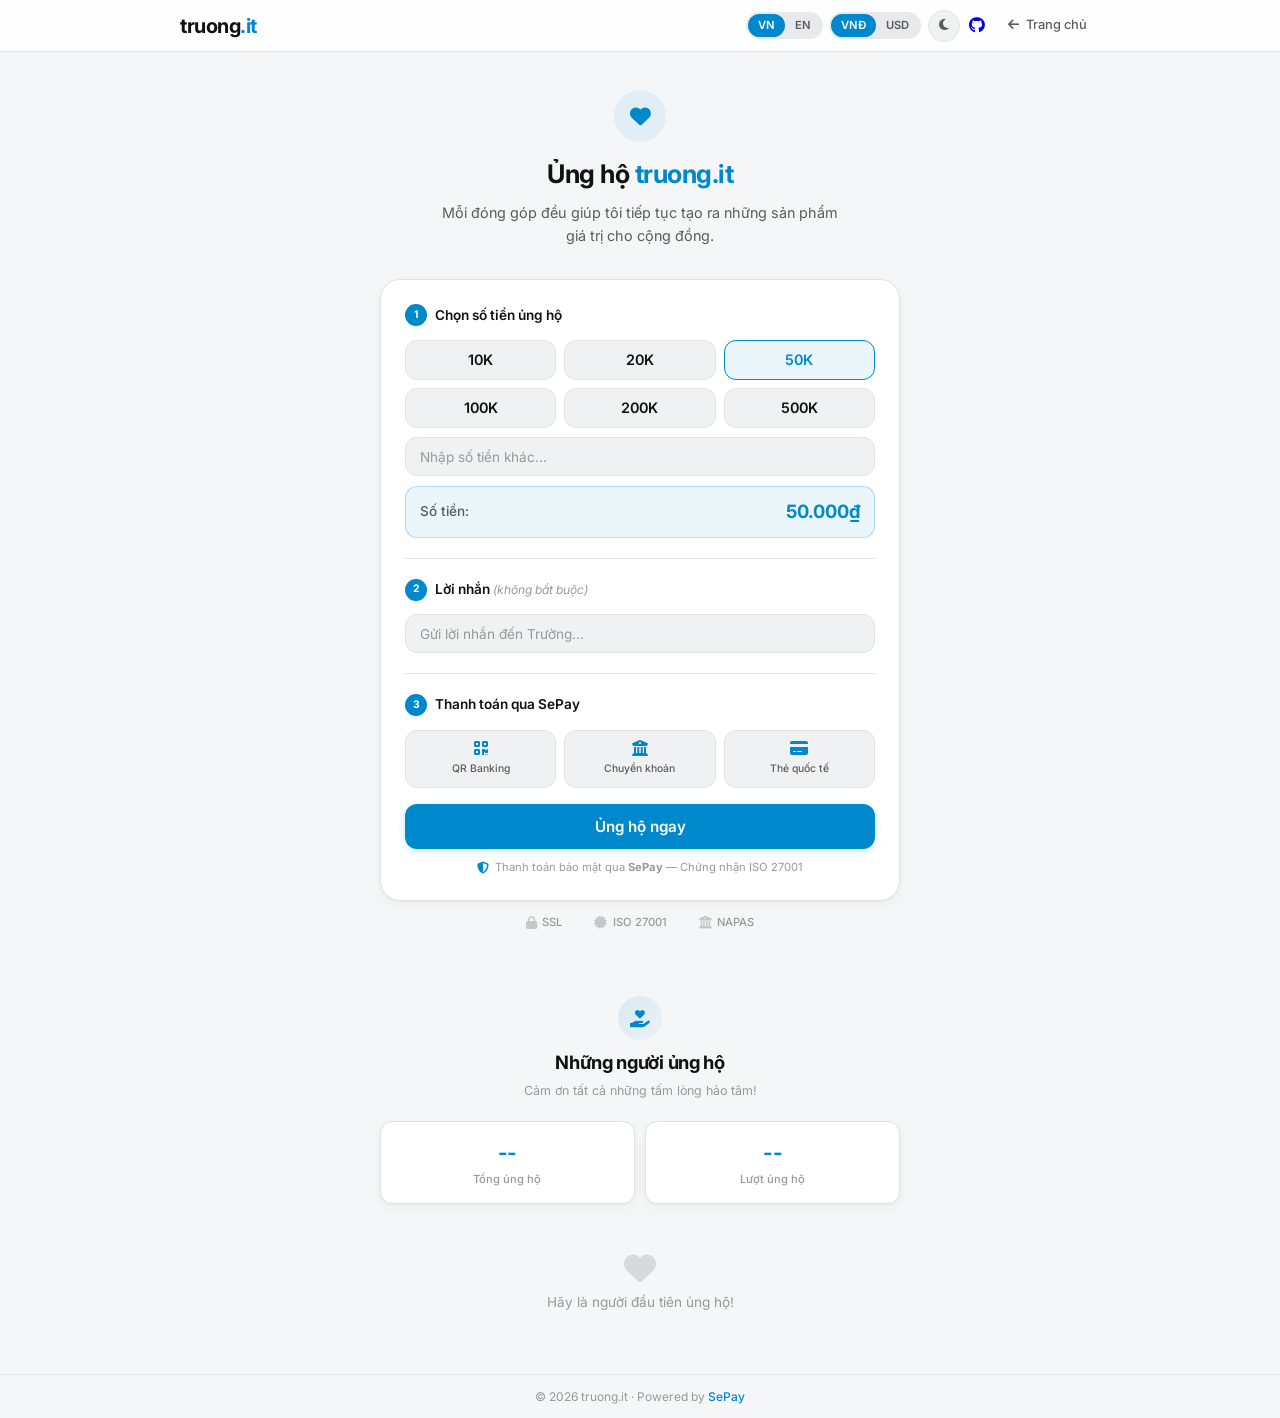
==== commit ba4bd556: "feat: add downloadQR & copySTK functions, fix default bank name in HTML" ====
--- a/donate/index.html
+++ b/donate/index.html
@@ -39,6 +39,9 @@
                         <i class="fas fa-moon" id="theme-icon"></i>
                     </button>
                 </div>
+                <a href="https://github.com/nct88" class="nav-icon-link" target="_blank" rel="noopener" aria-label="GitHub">
+                    <i class="fab fa-github"></i>
+                </a>
                 <a href="../" class="back-link">
                     <i class="fas fa-arrow-left"></i>
                     <span data-i18n="nav_back">Trang chủ</span>
@@ -201,7 +204,7 @@
                 <div class="checkout-bank-info">
                     <div class="bank-row">
                         <span class="bank-label" data-i18n="bank_name">Ngân hàng</span>
-                        <span class="bank-value" id="bank-name">KienLongBank</span>
+                        <span class="bank-value" id="bank-name">Sacombank</span>
                     </div>
                     <div class="bank-row">
                         <span class="bank-label" data-i18n="bank_account">Số tài khoản</span>
